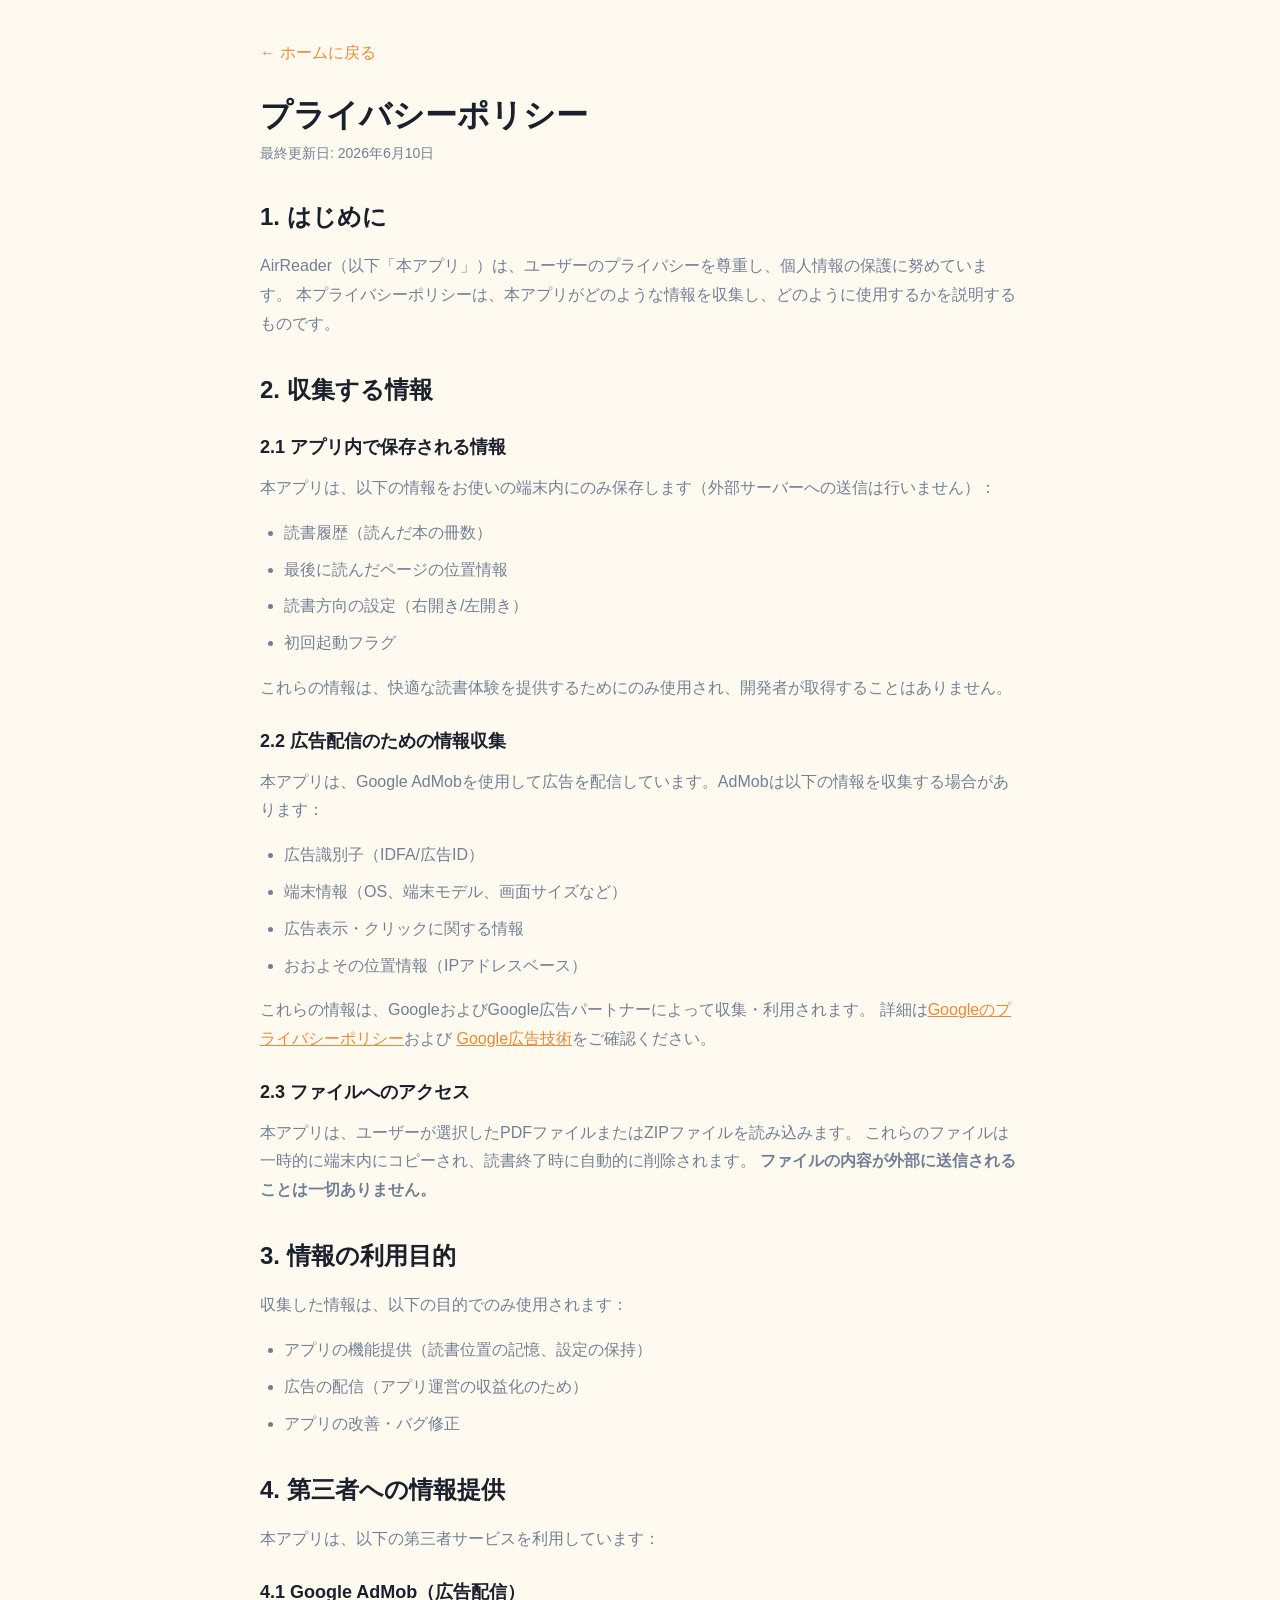
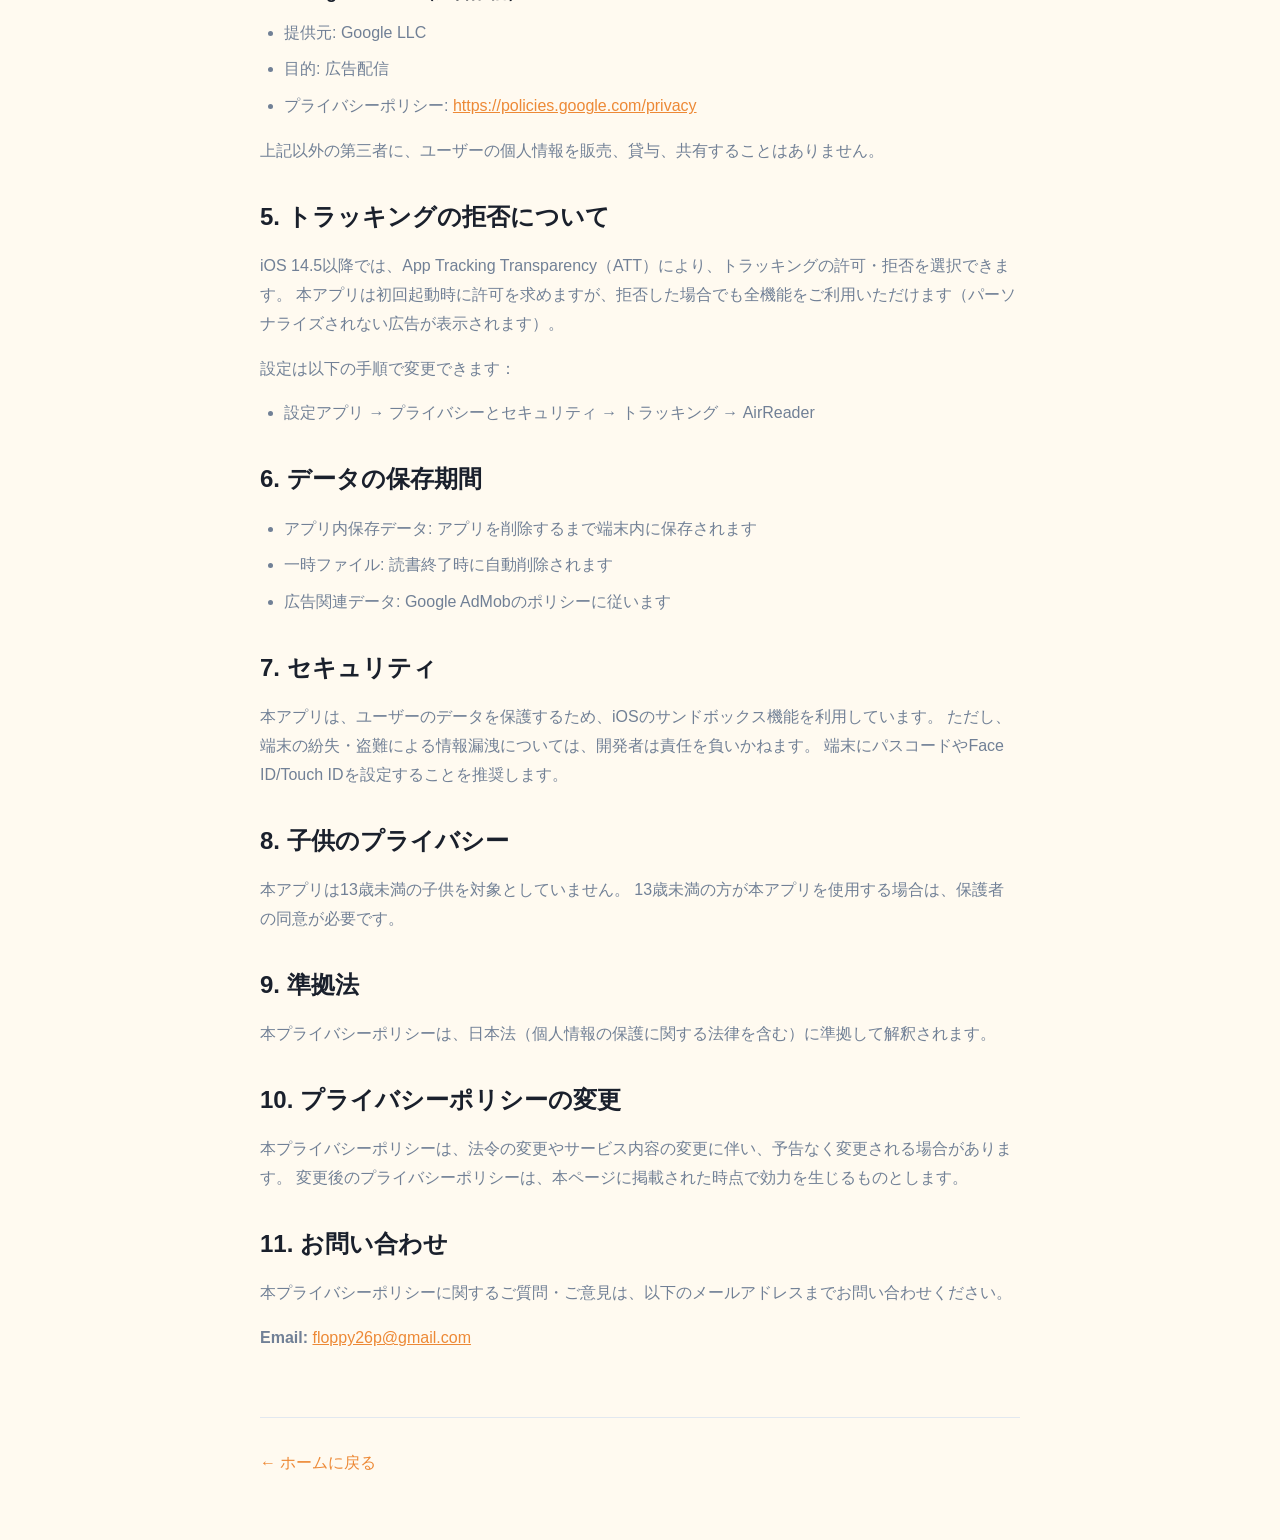
==== privacy-policy.html @ fef61cfa "Initial commit" ====
<!DOCTYPE html>
<html lang="ja">
<head>
    <meta charset="UTF-8">
    <meta name="viewport" content="width=device-width, initial-scale=1.0">
    <title>プライバシーポリシー - AirReader</title>
    <link rel="stylesheet" href="style.css">
    <style>
        .privacy-content {
            max-width: 800px;
            margin: 0 auto;
            padding: 40px 20px;
        }
        .privacy-content h2 {
            font-size: 24px;
            font-weight: 600;
            margin-top: 32px;
            margin-bottom: 16px;
            color: var(--text-primary);
        }
        .privacy-content h3 {
            font-size: 18px;
            font-weight: 600;
            margin-top: 24px;
            margin-bottom: 12px;
            color: var(--text-primary);
        }
        .privacy-content p {
            margin-bottom: 16px;
            line-height: 1.8;
            color: var(--text-secondary);
        }
        .privacy-content ul {
            margin-bottom: 16px;
            padding-left: 24px;
        }
        .privacy-content li {
            margin-bottom: 8px;
            line-height: 1.8;
            color: var(--text-secondary);
        }
        .back-link {
            display: inline-block;
            margin-bottom: 24px;
            color: var(--accent-color);
            text-decoration: none;
        }
    </style>
</head>
<body>
    <div class="privacy-content">
        <a href="index.html" class="back-link">← ホームに戻る</a>

        <h1>プライバシーポリシー</h1>
        <p style="color: var(--text-secondary); font-size: 14px;">最終更新日: 2026年6月10日</p>

        <h2>1. はじめに</h2>
        <p>
            AirReader（以下「本アプリ」）は、ユーザーのプライバシーを尊重し、個人情報の保護に努めています。
            本プライバシーポリシーは、本アプリがどのような情報を収集し、どのように使用するかを説明するものです。
        </p>

        <h2>2. 収集する情報</h2>

        <h3>2.1 アプリ内で保存される情報</h3>
        <p>本アプリは、以下の情報をお使いの端末内にのみ保存します（外部サーバーへの送信は行いません）：</p>
        <ul>
            <li>読書履歴（読んだ本の冊数）</li>
            <li>最後に読んだページの位置情報</li>
            <li>読書方向の設定（右開き/左開き）</li>
            <li>初回起動フラグ</li>
        </ul>
        <p>これらの情報は、快適な読書体験を提供するためにのみ使用され、開発者が取得することはありません。</p>

        <h3>2.2 広告配信のための情報収集</h3>
        <p>本アプリは、Google AdMobを使用して広告を配信しています。AdMobは以下の情報を収集する場合があります：</p>
        <ul>
            <li>広告識別子（IDFA/広告ID）</li>
            <li>端末情報（OS、端末モデル、画面サイズなど）</li>
            <li>広告表示・クリックに関する情報</li>
            <li>おおよその位置情報（IPアドレスベース）</li>
        </ul>
        <p>
            これらの情報は、GoogleおよびGoogle広告パートナーによって収集・利用されます。
            詳細は<a href="https://policies.google.com/privacy" target="_blank" style="color: var(--accent-color);">Googleのプライバシーポリシー</a>および
            <a href="https://policies.google.com/technologies/ads" target="_blank" style="color: var(--accent-color);">Google広告技術</a>をご確認ください。
        </p>

        <h3>2.3 ファイルへのアクセス</h3>
        <p>
            本アプリは、ユーザーが選択したPDFファイルまたはZIPファイルを読み込みます。
            これらのファイルは一時的に端末内にコピーされ、読書終了時に自動的に削除されます。
            <strong>ファイルの内容が外部に送信されることは一切ありません。</strong>
        </p>

        <h2>3. 情報の利用目的</h2>
        <p>収集した情報は、以下の目的でのみ使用されます：</p>
        <ul>
            <li>アプリの機能提供（読書位置の記憶、設定の保持）</li>
            <li>広告の配信（アプリ運営の収益化のため）</li>
            <li>アプリの改善・バグ修正</li>
        </ul>

        <h2>4. 第三者への情報提供</h2>
        <p>本アプリは、以下の第三者サービスを利用しています：</p>

        <h3>4.1 Google AdMob（広告配信）</h3>
        <ul>
            <li>提供元: Google LLC</li>
            <li>目的: 広告配信</li>
            <li>プライバシーポリシー: <a href="https://policies.google.com/privacy" target="_blank" style="color: var(--accent-color);">https://policies.google.com/privacy</a></li>
        </ul>
        <p>
            上記以外の第三者に、ユーザーの個人情報を販売、貸与、共有することはありません。
        </p>

        <h2>5. トラッキングの拒否について</h2>
        <p>
            iOS 14.5以降では、App Tracking Transparency（ATT）により、トラッキングの許可・拒否を選択できます。
            本アプリは初回起動時に許可を求めますが、拒否した場合でも全機能をご利用いただけます（パーソナライズされない広告が表示されます）。
        </p>
        <p>設定は以下の手順で変更できます：</p>
        <ul>
            <li>設定アプリ → プライバシーとセキュリティ → トラッキング → AirReader</li>
        </ul>

        <h2>6. データの保存期間</h2>
        <ul>
            <li>アプリ内保存データ: アプリを削除するまで端末内に保存されます</li>
            <li>一時ファイル: 読書終了時に自動削除されます</li>
            <li>広告関連データ: Google AdMobのポリシーに従います</li>
        </ul>

        <h2>7. セキュリティ</h2>
        <p>
            本アプリは、ユーザーのデータを保護するため、iOSのサンドボックス機能を利用しています。
            ただし、端末の紛失・盗難による情報漏洩については、開発者は責任を負いかねます。
            端末にパスコードやFace ID/Touch IDを設定することを推奨します。
        </p>

        <h2>8. 子供のプライバシー</h2>
        <p>
            本アプリは13歳未満の子供を対象としていません。
            13歳未満の方が本アプリを使用する場合は、保護者の同意が必要です。
        </p>

        <h2>9. 準拠法</h2>
        <p>
            本プライバシーポリシーは、日本法（個人情報の保護に関する法律を含む）に準拠して解釈されます。
        </p>

        <h2>10. プライバシーポリシーの変更</h2>
        <p>
            本プライバシーポリシーは、法令の変更やサービス内容の変更に伴い、予告なく変更される場合があります。
            変更後のプライバシーポリシーは、本ページに掲載された時点で効力を生じるものとします。
        </p>

        <h2>11. お問い合わせ</h2>
        <p>
            本プライバシーポリシーに関するご質問・ご意見は、以下のメールアドレスまでお問い合わせください。
        </p>
        <p>
            <strong>Email:</strong> <a href="mailto:floppy26p@gmail.com?subject=%5BAirReader%5D%20" style="color: var(--accent-color);">floppy26p@gmail.com</a>
        </p>

        <div style="margin-top: 64px; padding-top: 32px; border-top: 1px solid var(--border-color);">
            <a href="index.html" class="back-link">← ホームに戻る</a>
        </div>
    </div>
</body>
</html>
---- style.css ----
/* リセット & ベース設定 */
* {
    margin: 0;
    padding: 0;
    box-sizing: border-box;
}

:root {
    --primary-color: #4A5568;
    --primary-hover: #2D3748;
    --accent-color: #ED8936;
    --accent-hover: #DD6B20;
    --text-primary: #1A202C;
    --text-secondary: #718096;
    --bg-light: #F7FAFC;
    --bg-white: #FFFFFF;
    --bg-cream: #FFFAF0;
    --border-color: #E2E8F0;
    --shadow: 0 2px 8px rgba(0, 0, 0, 0.08);
    --shadow-hover: 0 4px 16px rgba(0, 0, 0, 0.12);
}

html {
    scroll-behavior: smooth;
}

body {
    font-family: -apple-system, BlinkMacSystemFont, 'Segoe UI', 'Hiragino Sans', 'Hiragino Kaku Gothic ProN', 'Yu Gothic', YuGothic, Meiryo, sans-serif;
    color: var(--text-primary);
    line-height: 1.6;
    background-color: var(--bg-cream);
}

.container {
    max-width: 1100px;
    margin: 0 auto;
    padding: 0 20px;
}

/* ヘッダー */
.header {
    background-color: var(--bg-white);
    padding: 60px 0 40px;
    text-align: center;
    border-bottom: 1px solid var(--border-color);
}

.app-name {
    font-size: 36px;
    font-weight: 700;
    color: var(--text-primary);
    margin-bottom: 12px;
}

.catchphrase {
    font-size: 18px;
    color: var(--text-secondary);
    font-weight: 400;
}

/* 特徴セクション */
.features {
    padding: 80px 0;
    background-color: var(--bg-white);
}

.section-title {
    font-size: 32px;
    font-weight: 700;
    text-align: center;
    margin-bottom: 48px;
    color: var(--text-primary);
}

.features-grid {
    display: grid;
    grid-template-columns: repeat(3, 1fr);
    gap: 32px;
}

.feature-card {
    background-color: var(--bg-white);
    padding: 32px 24px;
    border-radius: 12px;
    border: 1px solid var(--border-color);
    text-align: center;
    transition: all 0.3s ease;
}

.feature-card:hover {
    box-shadow: var(--shadow-hover);
    transform: translateY(-2px);
}

.feature-icon {
    font-size: 56px;
    margin-bottom: 16px;
    display: block;
}

.feature-card h3 {
    font-size: 20px;
    font-weight: 600;
    margin-bottom: 12px;
    color: var(--text-primary);
}

.feature-card p {
    font-size: 15px;
    line-height: 1.7;
    color: var(--text-secondary);
}

/* スクリーンショットセクション */
.screenshots {
    padding: 80px 0;
    background-color: var(--bg-light);
}

.device-section {
    margin-bottom: 64px;
}

.device-section:last-child {
    margin-bottom: 0;
}

.device-title {
    font-size: 24px;
    font-weight: 600;
    text-align: center;
    margin-bottom: 32px;
    color: var(--text-primary);
}

.screenshots-grid {
    display: grid;
    gap: 24px;
    justify-items: center;
}

.screenshots-grid.iphone {
    grid-template-columns: repeat(3, 1fr);
    max-width: 900px;
    margin: 0 auto;
}

.screenshots-grid.ipad {
    grid-template-columns: repeat(2, 1fr);
    max-width: 800px;
    margin: 0 auto;
}

.screenshot-frame {
    background-color: var(--bg-white);
    border-radius: 12px;
    padding: 16px;
    box-shadow: var(--shadow);
    width: 100%;
}

.screenshot-placeholder {
    background: linear-gradient(135deg, #4A5568 0%, #2D3748 100%);
    border-radius: 8px;
    display: flex;
    align-items: center;
    justify-content: center;
}

.screenshot-placeholder.iphone-screen {
    aspect-ratio: 9 / 19.5;
}

.screenshot-placeholder.ipad-screen {
    aspect-ratio: 3 / 4;
}

.screenshot-placeholder p {
    color: white;
    font-size: 16px;
    font-weight: 500;
}

/* フッター */
.footer {
    background-color: var(--bg-white);
    padding: 60px 0 40px;
    text-align: center;
    border-top: 1px solid var(--border-color);
}

.download-button {
    display: inline-block;
    background-color: var(--accent-color);
    color: white;
    padding: 16px 48px;
    font-size: 18px;
    font-weight: 600;
    text-decoration: none;
    border-radius: 12px;
    transition: all 0.3s ease;
    margin-bottom: 32px;
}

.download-button:hover {
    background-color: var(--accent-hover);
    transform: translateY(-2px);
    box-shadow: var(--shadow-hover);
}

.footer-links {
    margin-bottom: 24px;
}

.footer-links a {
    color: var(--accent-color);
    text-decoration: none;
    font-size: 15px;
    transition: opacity 0.2s ease;
}

.footer-links a:hover {
    opacity: 0.7;
}

.copyright {
    font-size: 14px;
    color: var(--text-secondary);
}

/* レスポンシブ対応 */
@media (max-width: 768px) {
    .app-name {
        font-size: 28px;
    }

    .catchphrase {
        font-size: 16px;
    }

    .section-title {
        font-size: 26px;
        margin-bottom: 32px;
    }

    .features {
        padding: 60px 0;
    }

    .screenshots {
        padding: 60px 0;
    }

    .features-grid {
        grid-template-columns: 1fr;
        gap: 24px;
    }

    .screenshots-grid.iphone,
    .screenshots-grid.ipad {
        grid-template-columns: 1fr;
        gap: 20px;
    }

    .device-section {
        margin-bottom: 48px;
    }

    .device-title {
        font-size: 20px;
        margin-bottom: 24px;
    }

    .feature-card {
        padding: 28px 20px;
    }

    .download-button {
        width: 100%;
        max-width: 320px;
        padding: 14px 32px;
        font-size: 16px;
    }
}

@media (max-width: 480px) {
    .header {
        padding: 40px 0 30px;
    }

    .app-name {
        font-size: 24px;
    }

    .catchphrase {
        font-size: 15px;
    }

    .section-title {
        font-size: 22px;
    }

    .feature-icon {
        font-size: 48px;
    }

    .feature-card h3 {
        font-size: 18px;
    }

    .feature-card p {
        font-size: 14px;
    }
}

/* ダークモード対応 */
@media (prefers-color-scheme: dark) {
    :root {
        --text-primary: #E2E8F0;
        --text-secondary: #A0AEC0;
        --bg-light: #1A202C;
        --bg-white: #2D3748;
        --bg-cream: #1A202C;
        --border-color: #4A5568;
        --shadow: 0 2px 8px rgba(0, 0, 0, 0.3);
        --shadow-hover: 0 4px 16px rgba(0, 0, 0, 0.4);
    }

    body {
        background-color: var(--bg-cream);
    }

    .screenshot-placeholder {
        background: linear-gradient(135deg, #4A5568 0%, #2D3748 100%);
    }

    .feature-card,
    .screenshot-frame {
        background-color: var(--bg-white);
    }

    .header,
    .features,
    .footer {
        background-color: var(--bg-white);
    }

    .screenshots {
        background-color: var(--bg-light);
    }
}
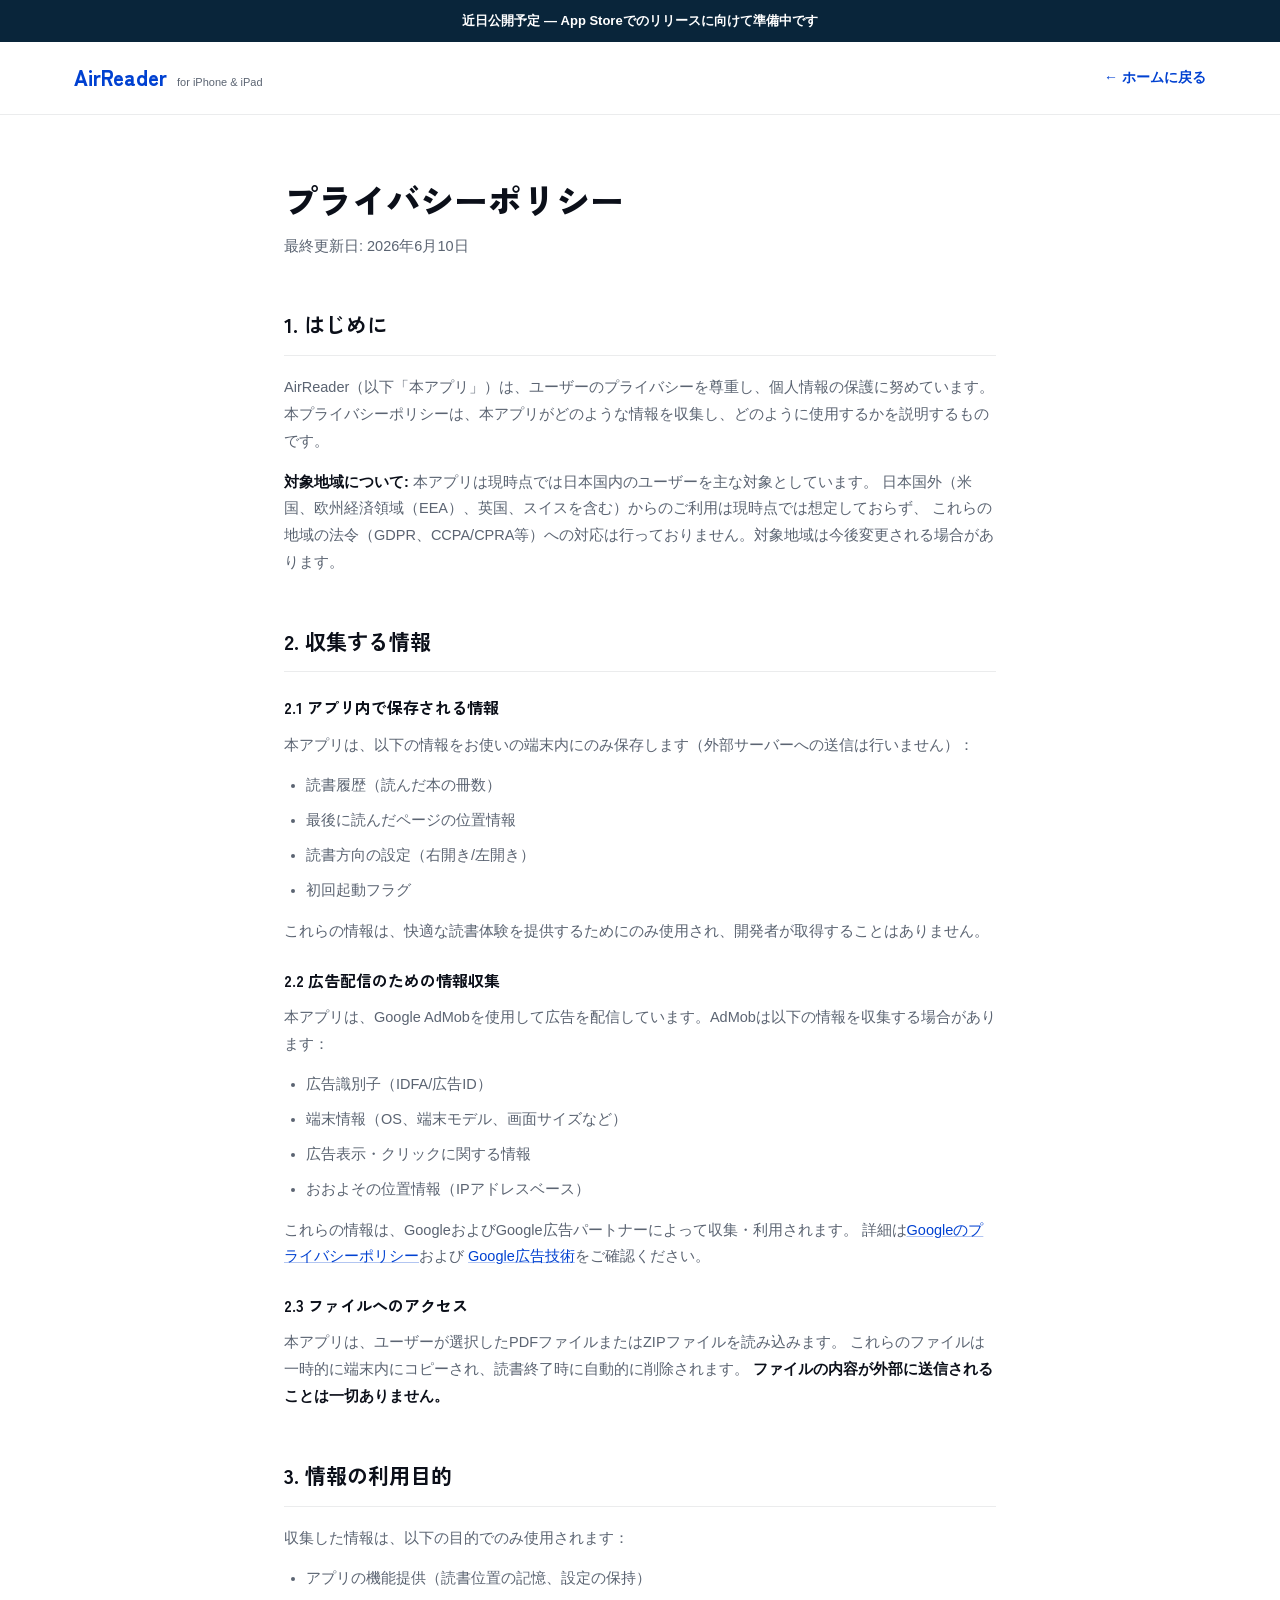
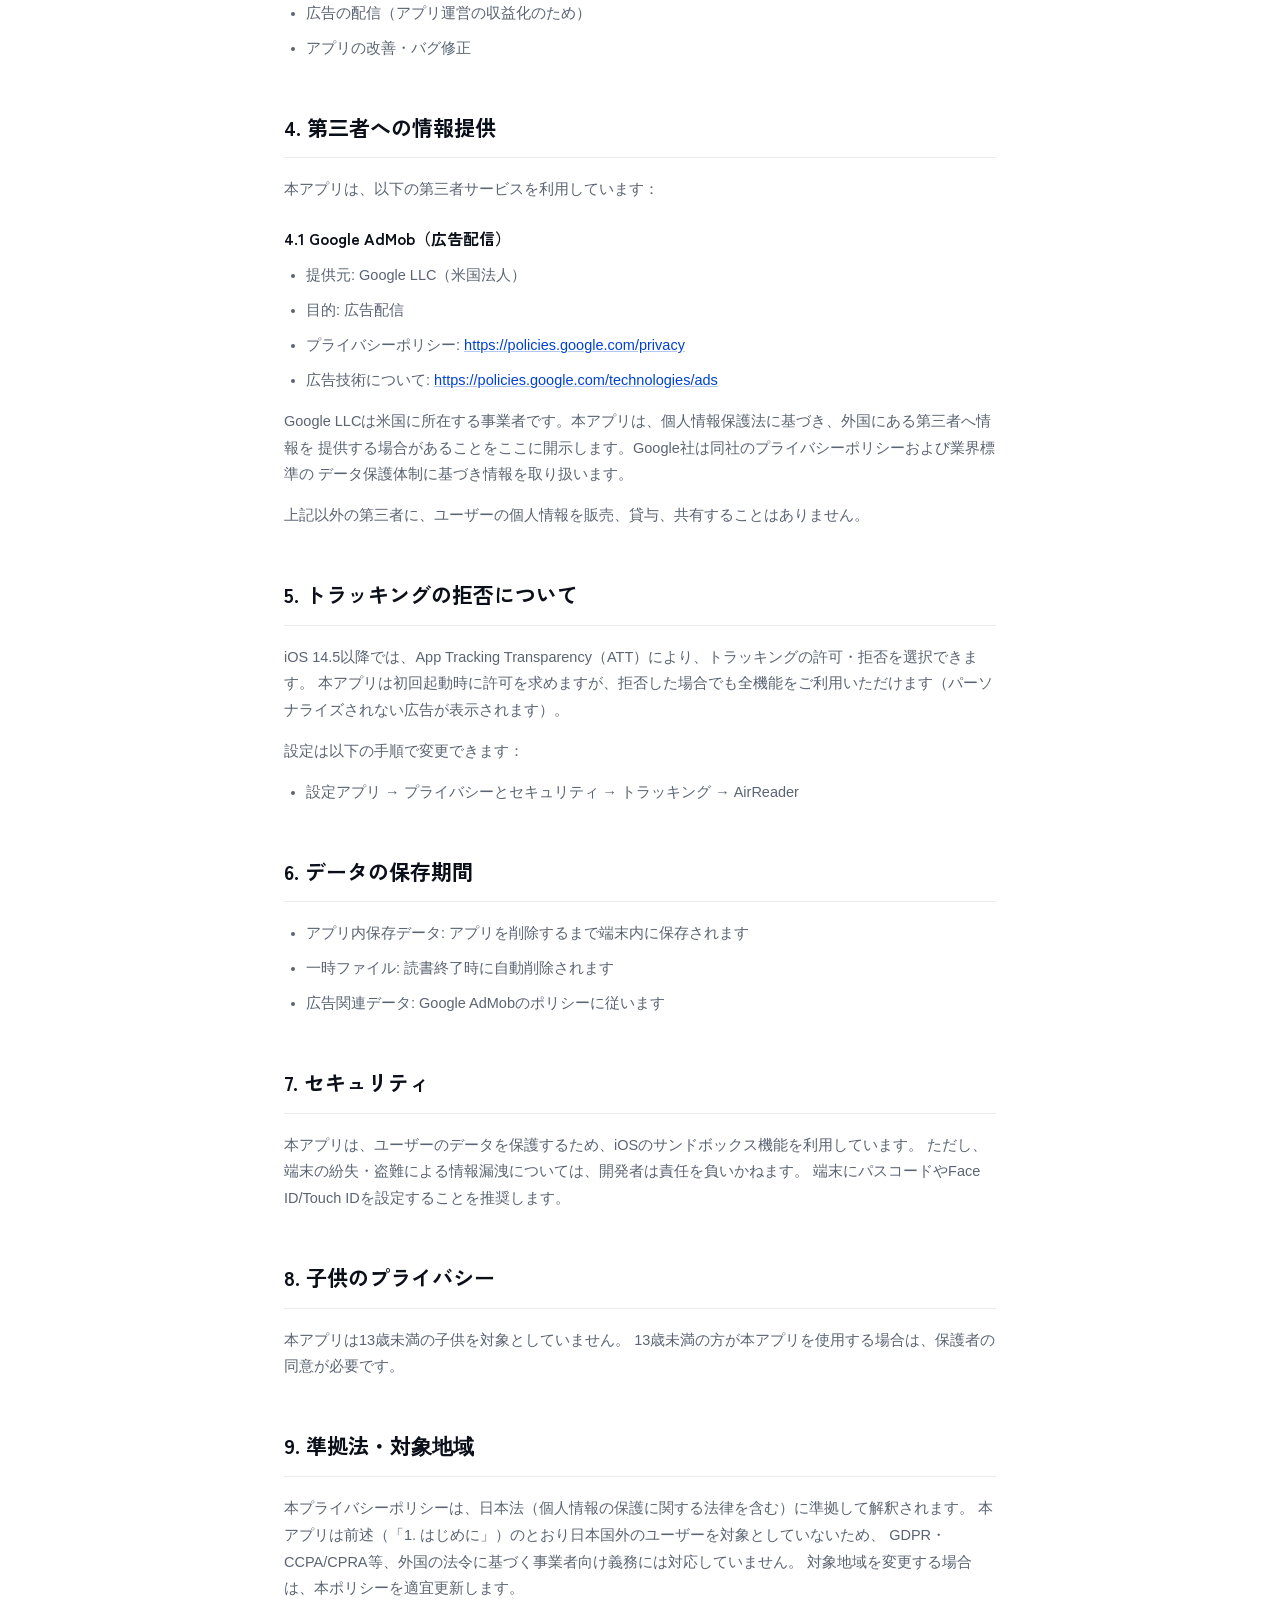
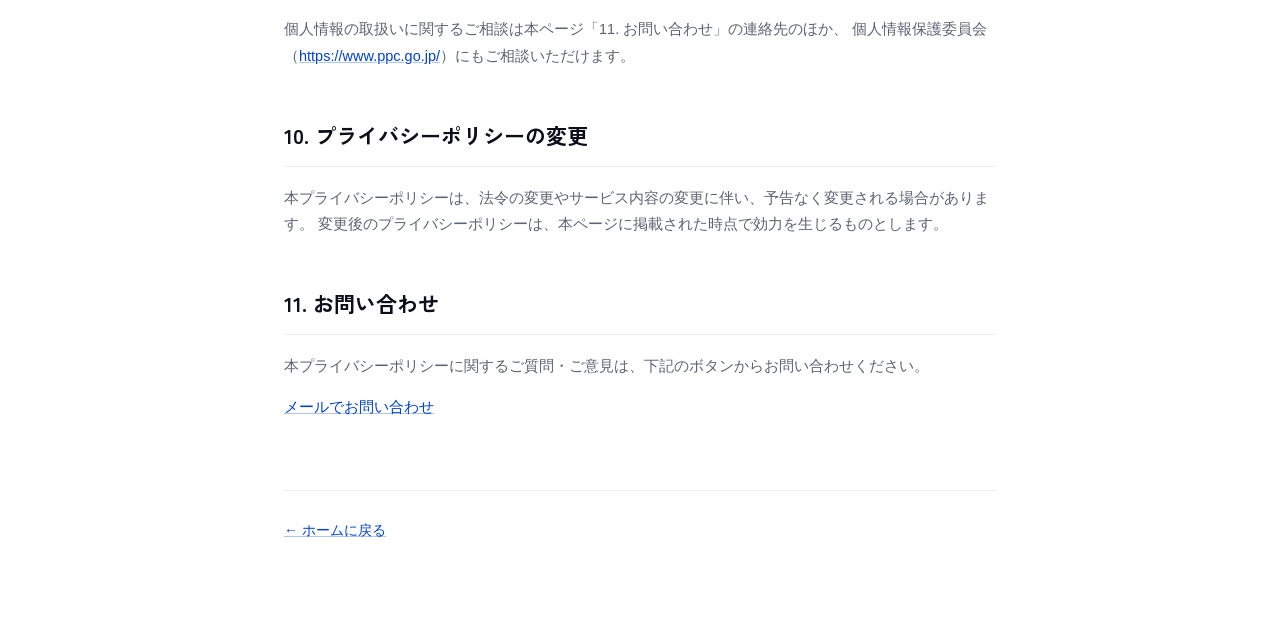
==== commit 018f3c2b: "デザイン刷新とプライバシーポリシー整備" ====
--- a/privacy-policy.html
+++ b/privacy-policy.html
@@ -1,63 +1,43 @@
+<!--
+    NOTE: このファイルはテンプレートです。法的助言ではありません。
+    公開前に必ず内容を確認し、実際の状況に合わせて更新してください。
+    特に「最終更新日」「連絡先メールアドレス」「利用する第三者サービス」は要確認です。
+-->
 <!DOCTYPE html>
 <html lang="ja">
 <head>
     <meta charset="UTF-8">
     <meta name="viewport" content="width=device-width, initial-scale=1.0">
+    <meta name="description" content="AirReader プライバシーポリシー - 収集する情報、広告配信（Google AdMob）、トラッキングに関する説明。">
     <title>プライバシーポリシー - AirReader</title>
     <link rel="stylesheet" href="style.css">
-    <style>
-        .privacy-content {
-            max-width: 800px;
-            margin: 0 auto;
-            padding: 40px 20px;
-        }
-        .privacy-content h2 {
-            font-size: 24px;
-            font-weight: 600;
-            margin-top: 32px;
-            margin-bottom: 16px;
-            color: var(--text-primary);
-        }
-        .privacy-content h3 {
-            font-size: 18px;
-            font-weight: 600;
-            margin-top: 24px;
-            margin-bottom: 12px;
-            color: var(--text-primary);
-        }
-        .privacy-content p {
-            margin-bottom: 16px;
-            line-height: 1.8;
-            color: var(--text-secondary);
-        }
-        .privacy-content ul {
-            margin-bottom: 16px;
-            padding-left: 24px;
-        }
-        .privacy-content li {
-            margin-bottom: 8px;
-            line-height: 1.8;
-            color: var(--text-secondary);
-        }
-        .back-link {
-            display: inline-block;
-            margin-bottom: 24px;
-            color: var(--accent-color);
-            text-decoration: none;
-        }
-    </style>
 </head>
 <body>
-    <div class="privacy-content">
-        <a href="index.html" class="back-link">← ホームに戻る</a>
+    <a class="skip-link" href="#main">メインコンテンツへスキップ</a>
 
+    <p class="prelaunch-banner">近日公開予定 — App Storeでのリリースに向けて準備中です</p>
+
+    <header class="masthead">
+        <div class="container masthead__inner">
+            <a href="index.html" class="masthead__logo">AirReader<span>for iPhone &amp; iPad</span></a>
+            <a href="index.html" class="masthead__back">← ホームに戻る</a>
+        </div>
+    </header>
+
+    <div class="page-content" id="main">
         <h1>プライバシーポリシー</h1>
-        <p style="color: var(--text-secondary); font-size: 14px;">最終更新日: 2026年6月10日</p>
+        <!-- TODO: 公開前に最終更新日を確認・更新してください -->
+        <p class="page-meta">最終更新日: 2026年6月10日</p>
 
         <h2>1. はじめに</h2>
         <p>
             AirReader（以下「本アプリ」）は、ユーザーのプライバシーを尊重し、個人情報の保護に努めています。
             本プライバシーポリシーは、本アプリがどのような情報を収集し、どのように使用するかを説明するものです。
+        </p>
+        <p>
+            <strong>対象地域について:</strong> 本アプリは現時点では日本国内のユーザーを主な対象としています。
+            日本国外（米国、欧州経済領域（EEA）、英国、スイスを含む）からのご利用は現時点では想定しておらず、
+            これらの地域の法令（GDPR、CCPA/CPRA等）への対応は行っておりません。対象地域は今後変更される場合があります。
         </p>
 
         <h2>2. 収集する情報</h2>
@@ -82,8 +62,8 @@
         </ul>
         <p>
             これらの情報は、GoogleおよびGoogle広告パートナーによって収集・利用されます。
-            詳細は<a href="https://policies.google.com/privacy" target="_blank" style="color: var(--accent-color);">Googleのプライバシーポリシー</a>および
-            <a href="https://policies.google.com/technologies/ads" target="_blank" style="color: var(--accent-color);">Google広告技術</a>をご確認ください。
+            詳細は<a href="https://policies.google.com/privacy" target="_blank">Googleのプライバシーポリシー</a>および
+            <a href="https://policies.google.com/technologies/ads" target="_blank">Google広告技術</a>をご確認ください。
         </p>
 
         <h3>2.3 ファイルへのアクセス</h3>
@@ -106,10 +86,16 @@
 
         <h3>4.1 Google AdMob（広告配信）</h3>
         <ul>
-            <li>提供元: Google LLC</li>
+            <li>提供元: Google LLC（米国法人）</li>
             <li>目的: 広告配信</li>
-            <li>プライバシーポリシー: <a href="https://policies.google.com/privacy" target="_blank" style="color: var(--accent-color);">https://policies.google.com/privacy</a></li>
+            <li>プライバシーポリシー: <a href="https://policies.google.com/privacy" target="_blank">https://policies.google.com/privacy</a></li>
+            <li>広告技術について: <a href="https://policies.google.com/technologies/ads" target="_blank">https://policies.google.com/technologies/ads</a></li>
         </ul>
+        <p>
+            Google LLCは米国に所在する事業者です。本アプリは、個人情報保護法に基づき、外国にある第三者へ情報を
+            提供する場合があることをここに開示します。Google社は同社のプライバシーポリシーおよび業界標準の
+            データ保護体制に基づき情報を取り扱います。
+        </p>
         <p>
             上記以外の第三者に、ユーザーの個人情報を販売、貸与、共有することはありません。
         </p>
@@ -144,9 +130,16 @@
             13歳未満の方が本アプリを使用する場合は、保護者の同意が必要です。
         </p>
 
-        <h2>9. 準拠法</h2>
+        <h2>9. 準拠法・対象地域</h2>
         <p>
             本プライバシーポリシーは、日本法（個人情報の保護に関する法律を含む）に準拠して解釈されます。
+            本アプリは前述（「1. はじめに」）のとおり日本国外のユーザーを対象としていないため、
+            GDPR・CCPA/CPRA等、外国の法令に基づく事業者向け義務には対応していません。
+            対象地域を変更する場合は、本ポリシーを適宜更新します。
+        </p>
+        <p>
+            個人情報の取扱いに関するご相談は本ページ「11. お問い合わせ」の連絡先のほか、
+            個人情報保護委員会（<a href="https://www.ppc.go.jp/" target="_blank">https://www.ppc.go.jp/</a>）にもご相談いただけます。
         </p>
 
         <h2>10. プライバシーポリシーの変更</h2>
@@ -157,15 +150,14 @@
 
         <h2>11. お問い合わせ</h2>
         <p>
-            本プライバシーポリシーに関するご質問・ご意見は、以下のメールアドレスまでお問い合わせください。
+            本プライバシーポリシーに関するご質問・ご意見は、下記のボタンからお問い合わせください。
         </p>
         <p>
-            <strong>Email:</strong> <a href="mailto:floppy26p@gmail.com?subject=%5BAirReader%5D%20" style="color: var(--accent-color);">floppy26p@gmail.com</a>
+            <button type="button" class="link-button" data-email-link>メールでお問い合わせ</button>
         </p>
 
-        <div style="margin-top: 64px; padding-top: 32px; border-top: 1px solid var(--border-color);">
-            <a href="index.html" class="back-link">← ホームに戻る</a>
-        </div>
+        <a href="index.html" class="back-link">← ホームに戻る</a>
     </div>
+    <script src="contact.js" defer></script>
 </body>
 </html>
--- a/style.css
+++ b/style.css
@@ -1,351 +1,1074 @@
-/* リセット & ベース設定 */
+/* ============================================================
+   AirReader — Design system: "Brand Blue"
+   参照（payn.io）のテイスト — 鮮やかなブランドブルー、ピル型ボタン、
+   太い見出し、写真/モックアップ+浮遊チップのヒーロー、濃紺の数値帯 —
+   をAirReaderの実際のコピーと機能に合わせて再構成。
+   ============================================================ */
+
 * {
     margin: 0;
     padding: 0;
     box-sizing: border-box;
 }
 
+/* 見出し用フォント: 自前ホスティング（見出しで実際に使う文字のみのサブセット）
+   外部CDNには通信せず、本文は引き続きシステムフォントでオフライン安定性を保つ */
+@font-face {
+    font-family: 'Zen Kaku Gothic New';
+    font-style: normal;
+    font-weight: 700;
+    font-display: swap;
+    src: url('fonts/ZenKakuGothicNew-700.woff2') format('woff2');
+}
+
+@font-face {
+    font-family: 'Zen Kaku Gothic New';
+    font-style: normal;
+    font-weight: 900;
+    font-display: swap;
+    src: url('fonts/ZenKakuGothicNew-900.woff2') format('woff2');
+}
+
 :root {
-    --primary-color: #4A5568;
-    --primary-hover: #2D3748;
-    --accent-color: #ED8936;
-    --accent-hover: #DD6B20;
-    --text-primary: #1A202C;
-    --text-secondary: #718096;
-    --bg-light: #F7FAFC;
-    --bg-white: #FFFFFF;
-    --bg-cream: #FFFAF0;
-    --border-color: #E2E8F0;
-    --shadow: 0 2px 8px rgba(0, 0, 0, 0.08);
-    --shadow-hover: 0 4px 16px rgba(0, 0, 0, 0.12);
+    /* --- color: 鮮やかなブランドブルーを主役に、ネイビーを一箇所だけの濃色アンカー、
+       オレンジを控えめな第二アクセントとして使う --- */
+    --brand: #0091FE;
+    --brand-deep: #0041D1;
+    --navy: #09253A;
+    --orange: #FE8044;
+
+    --white: #FFFFFF;
+    --paper: #FFFFFF;       /* page / section background */
+    --paper-tint: #F4F8FD;  /* very light blue-tinted alt section background */
+    --line: rgba(11, 15, 25, 0.08);
+
+    --ink: #0B0F19;
+    --ink-soft: #5B6472;
+
+    /* text-on-brand: 大きい太字見出し・ボタンのみに使う（本文サイズには使わない） */
+    --on-brand: #FFFFFF;
+    --on-navy: #FFFFFF;
+    --on-navy-soft: rgba(255, 255, 255, 0.68);
+
+    --radius: 24px;
+    --radius-sm: 14px;
+    --shadow: 0 24px 48px -24px rgba(11, 15, 25, 0.18), 0 8px 16px -8px rgba(11, 15, 25, 0.10);
+    --shadow-deep: 0 32px 64px -28px rgba(11, 15, 25, 0.28), 0 12px 24px -12px rgba(11, 15, 25, 0.14);
+
+    --z-skip-link: 100;
+
+    --font-display: 'Zen Kaku Gothic New', -apple-system, 'Hiragino Sans', 'Hiragino Kaku Gothic ProN', sans-serif;
+    --font-body: -apple-system, 'Hiragino Kaku Gothic ProN', 'Hiragino Sans', sans-serif;
+}
+
+/* このサイトはブランドカラー主体の固定デザイン（参照サイトと同様、OSのダーク
+   モードに応じた配色反転は行わない）。本文の読みやすさのみ、わずかに調整する。 */
+@media (prefers-color-scheme: dark) {
+    :root {
+        --ink-soft: #6B7480;
+    }
 }
 
 html {
     scroll-behavior: smooth;
 }
 
+@media (prefers-reduced-motion: reduce) {
+    html {
+        scroll-behavior: auto;
+    }
+    *, *::before, *::after {
+        animation-duration: 0.001ms !important;
+        animation-iteration-count: 1 !important;
+        transition-duration: 0.001ms !important;
+    }
+}
+
 body {
-    font-family: -apple-system, BlinkMacSystemFont, 'Segoe UI', 'Hiragino Sans', 'Hiragino Kaku Gothic ProN', 'Yu Gothic', YuGothic, Meiryo, sans-serif;
-    color: var(--text-primary);
-    line-height: 1.6;
-    background-color: var(--bg-cream);
+    font-family: var(--font-body);
+    background-color: var(--paper);
+    color: var(--ink);
+    line-height: 1.7;
+    -webkit-font-smoothing: antialiased;
+}
+
+a {
+    color: var(--brand);
+}
+
+img {
+    max-width: 100%;
+}
+
+:focus-visible {
+    outline: 3px solid var(--brand-deep);
+    outline-offset: 2px;
+}
+
+.hero :focus-visible,
+.value-band :focus-visible,
+.closing :focus-visible {
+    outline-color: var(--white);
+}
+
+.skip-link {
+    position: absolute;
+    left: -999px;
+    top: 0;
+    background: var(--ink);
+    color: var(--white);
+    padding: 10px 16px;
+    z-index: var(--z-skip-link);
+}
+
+.skip-link:focus {
+    left: 12px;
+    top: 12px;
 }
 
 .container {
-    max-width: 1100px;
+    max-width: 1180px;
     margin: 0 auto;
-    padding: 0 20px;
-}
-
-/* ヘッダー */
-.header {
-    background-color: var(--bg-white);
-    padding: 60px 0 40px;
+    padding: 0 24px;
+}
+
+.eyebrow {
+    font-size: 13px;
+    font-weight: 700;
+    color: var(--brand);
+    display: inline-flex;
+    align-items: center;
+    gap: 6px;
+    margin-bottom: 10px;
+}
+
+.eyebrow--on-brand {
+    color: var(--on-navy-soft);
+}
+
+h1, h2, h3,
+.hero__title, .features__title, .gallery__title, .closing__title {
+    text-wrap: balance;
+}
+
+p, .hero__lead, .feature-row__text, .page-content p, .faq-a, .closing__lead {
+    text-wrap: pretty;
+}
+
+/* ============================================================
+   ピル型ボタン
+   ============================================================ */
+
+.pill {
+    display: inline-flex;
+    align-items: center;
+    gap: 8px;
+    font-family: var(--font-display);
+    font-weight: 700;
+    font-size: 15px;
+    text-decoration: none;
+    padding: 14px 28px;
+    border-radius: 999px;
+    border: 1.5px solid transparent;
+    transition: color 150ms ease-out, background-color 150ms ease-out, border-color 150ms ease-out, box-shadow 150ms ease-out;
+}
+
+.pill--outline {
+    border-color: var(--brand);
+    color: var(--brand);
+    background: transparent;
+}
+
+.pill--outline:hover,
+.pill--outline:focus-visible {
+    background: var(--brand);
+    color: var(--on-brand);
+}
+
+.pill--solid-light {
+    background: var(--white);
+    color: var(--brand-deep);
+    box-shadow: var(--shadow);
+}
+
+.pill--solid-light:hover,
+.pill--solid-light:focus-visible {
+    background: var(--navy);
+    color: var(--white);
+}
+
+.pill--ghost-light {
+    border-color: rgba(255, 255, 255, 0.55);
+    color: var(--on-brand);
+    background: transparent;
+}
+
+.pill--ghost-light:hover,
+.pill--ghost-light:focus-visible {
+    background: rgba(255, 255, 255, 0.16);
+    border-color: var(--white);
+}
+
+/* ============================================================
+   公開前バナー / ステータス表示
+   ============================================================ */
+
+.prelaunch-banner {
+    background: var(--navy);
+    color: var(--white);
     text-align: center;
-    border-bottom: 1px solid var(--border-color);
-}
-
-.app-name {
-    font-size: 36px;
-    font-weight: 700;
-    color: var(--text-primary);
+    font-size: 13px;
+    font-weight: 700;
+    padding: 10px 16px;
+}
+
+.status-badge {
+    display: inline-flex;
+    align-items: center;
+    font-family: var(--font-display);
+    font-weight: 700;
+    font-size: 13px;
+    color: var(--brand-deep);
+    background: rgba(0, 145, 254, 0.10);
+    padding: 8px 16px;
+    border-radius: 999px;
+}
+
+.status-dot {
+    width: 7px;
+    height: 7px;
+    border-radius: 50%;
+    background: var(--orange);
+    display: inline-block;
+    margin-right: 7px;
+}
+
+.pill--status {
+    cursor: default;
+    pointer-events: none;
+}
+
+/* ============================================================
+   マストヘッド
+   ============================================================ */
+
+.masthead {
+    background: var(--white);
+    border-bottom: 1px solid var(--line);
+    padding: 18px 0;
+}
+
+.masthead__inner {
+    display: flex;
+    align-items: center;
+    justify-content: space-between;
+    flex-wrap: wrap;
+    gap: 12px;
+}
+
+.masthead__logo {
+    font-family: var(--font-display);
+    font-weight: 900;
+    font-size: 21px;
+    color: var(--brand-deep);
+    text-decoration: none;
+    display: inline-flex;
+    align-items: baseline;
+    gap: 10px;
+}
+
+.masthead__logo span {
+    font-family: var(--font-body);
+    font-weight: 500;
+    font-size: 11px;
+    color: var(--ink-soft);
+}
+
+.masthead .pill {
+    padding: 10px 22px;
+    font-size: 14px;
+}
+
+.masthead__back {
+    font-size: 14px;
+    font-weight: 700;
+    text-decoration: none;
+    color: var(--brand-deep);
+    display: inline-flex;
+    align-items: center;
+    gap: 6px;
+}
+
+.masthead__back:hover,
+.masthead__back:focus-visible {
+    color: var(--navy);
+}
+
+/* ============================================================
+   ヒーロー（index.html のみ）
+   ============================================================ */
+
+.hero {
+    background: var(--brand);
+    padding: 64px 0 56px;
+    position: relative;
+    overflow: hidden;
+}
+
+.hero__inner {
+    display: grid;
+    grid-template-columns: 1fr 0.85fr;
+    align-items: center;
+    gap: 40px;
+}
+
+.hero__copy {
+    display: flex;
+    flex-direction: column;
+    gap: 22px;
+}
+
+.hero__title {
+    font-family: var(--font-display);
+    font-weight: 900;
+    font-size: clamp(32px, 4.4vw, 52px);
+    line-height: 1.25;
+    color: var(--on-brand);
+}
+
+.hero__title mark {
+    background: none;
+    color: var(--orange);
+}
+
+.hero__lead {
+    font-size: 17px;
+    line-height: 1.85;
+    color: rgba(255, 255, 255, 0.88);
+    max-width: 30em;
+}
+
+.hero__actions {
+    display: flex;
+    gap: 14px;
+    flex-wrap: wrap;
+    margin-top: 8px;
+}
+
+.hero__visual {
+    position: relative;
+}
+
+.device-placeholder {
+    background: var(--navy);
+    color: rgba(255, 255, 255, 0.4);
+    border-radius: var(--radius);
+    box-shadow: var(--shadow-deep);
+    display: flex;
+    align-items: center;
+    justify-content: center;
+}
+
+.device-placeholder--hero {
+    aspect-ratio: 3 / 4;
+    width: 100%;
+}
+
+.device-placeholder--hero svg {
+    width: 64px;
+    height: 64px;
+}
+
+.chip {
+    position: absolute;
+    display: inline-flex;
+    align-items: center;
+    gap: 8px;
+    font-size: 13px;
+    font-weight: 700;
+    padding: 10px 16px;
+    border-radius: 999px;
+    box-shadow: var(--shadow);
+    white-space: nowrap;
+}
+
+.chip svg {
+    width: 16px;
+    height: 16px;
+    flex-shrink: 0;
+}
+
+.chip--dark {
+    background: var(--navy);
+    color: var(--white);
+}
+
+.chip--light {
+    background: var(--white);
+    color: var(--brand-deep);
+}
+
+.chip--pos-a {
+    top: 14%;
+    left: -8%;
+}
+
+.chip--pos-b {
+    bottom: 12%;
+    right: -10%;
+}
+
+.hero__scroll {
+    position: absolute;
+    right: 24px;
+    bottom: 18px;
+    display: flex;
+    align-items: center;
+    gap: 6px;
+    font-size: 12px;
+    font-weight: 700;
+    color: rgba(255, 255, 255, 0.65);
+}
+
+/* ============================================================
+   4つの特徴（交互レイアウト）
+   ============================================================ */
+
+.features {
+    background: var(--paper);
+    padding: 88px 0;
+}
+
+.features__head {
+    text-align: center;
+    margin-bottom: 56px;
+}
+
+.features__head .eyebrow {
+    justify-content: center;
+}
+
+.features__title {
+    font-family: var(--font-display);
+    font-weight: 900;
+    font-size: clamp(24px, 3vw, 32px);
+    color: var(--ink);
+}
+
+.features__sub {
+    margin-top: 10px;
+    font-size: 15px;
+    color: var(--ink-soft);
+}
+
+.features__list {
+    display: flex;
+    flex-direction: column;
+    gap: 72px;
+}
+
+.feature-row {
+    display: grid;
+    grid-template-columns: 0.85fr 1fr;
+    align-items: center;
+    gap: 48px;
+}
+
+.feature-row--reverse {
+    grid-template-columns: 1fr 0.85fr;
+}
+
+.feature-row--reverse .device-placeholder {
+    order: 2;
+}
+
+.device-placeholder--row {
+    aspect-ratio: 4 / 3;
+}
+
+.device-placeholder--row svg {
+    width: 48px;
+    height: 48px;
+}
+
+.device-placeholder--brand {
+    background: var(--brand);
+    color: rgba(255, 255, 255, 0.55);
+}
+
+.device-placeholder--navy {
+    background: var(--navy);
+    color: rgba(255, 255, 255, 0.4);
+}
+
+.device-placeholder--orange {
+    background: var(--orange);
+    color: rgba(255, 255, 255, 0.55);
+}
+
+.feature-row__title {
+    font-family: var(--font-display);
+    font-weight: 900;
+    font-size: 22px;
+    color: var(--ink);
     margin-bottom: 12px;
 }
 
-.catchphrase {
-    font-size: 18px;
-    color: var(--text-secondary);
-    font-weight: 400;
-}
-
-/* 特徴セクション */
-.features {
-    padding: 80px 0;
-    background-color: var(--bg-white);
-}
-
-.section-title {
-    font-size: 32px;
-    font-weight: 700;
+.feature-row__text {
+    font-size: 15px;
+    line-height: 1.85;
+    color: var(--ink-soft);
+    max-width: 32em;
+}
+
+.feature-row__note {
+    margin-top: 12px;
+    font-size: 12.5px;
+    line-height: 1.7;
+    color: var(--ink-soft);
+}
+
+.feature-row__note .note-mark {
+    font-weight: 700;
+    color: var(--brand);
+}
+
+/* ============================================================
+   価値の数値帯（濃紺アンカー）
+   ============================================================ */
+
+.value-band {
+    position: relative;
+    background: var(--navy);
+    padding: 88px 0;
+    overflow: hidden;
+}
+
+.value-band__watermark {
+    position: absolute;
+    top: 50%;
+    left: 50%;
+    transform: translate(-50%, -50%);
+    font-family: var(--font-display);
+    font-weight: 900;
+    font-size: clamp(80px, 16vw, 220px);
+    color: rgba(255, 255, 255, 0.04);
+    white-space: nowrap;
+    line-height: 1;
+    pointer-events: none;
+}
+
+.value-band__inner {
+    position: relative;
     text-align: center;
-    margin-bottom: 48px;
-    color: var(--text-primary);
-}
-
-.features-grid {
+}
+
+.value-band__grid {
+    margin-top: 32px;
     display: grid;
     grid-template-columns: repeat(3, 1fr);
     gap: 32px;
 }
 
-.feature-card {
-    background-color: var(--bg-white);
-    padding: 32px 24px;
-    border-radius: 12px;
-    border: 1px solid var(--border-color);
+.value-tile {
+    text-align: left;
+    padding: 28px;
+    border-radius: var(--radius-sm);
+    background: rgba(255, 255, 255, 0.04);
+    border: 1px solid rgba(255, 255, 255, 0.08);
+}
+
+.value-tile__icon {
+    display: inline-flex;
+    align-items: center;
+    justify-content: center;
+    width: 36px;
+    height: 36px;
+    border-radius: 10px;
+    margin-bottom: 18px;
+}
+
+.value-tile__icon svg {
+    width: 20px;
+    height: 20px;
+}
+
+.value-tile__icon--brand {
+    background: rgba(0, 145, 254, 0.18);
+    color: var(--brand);
+}
+
+.value-tile__icon--orange {
+    background: rgba(254, 128, 68, 0.18);
+    color: var(--orange);
+}
+
+.value-tile__num {
+    font-family: var(--font-display);
+    font-weight: 900;
+    font-size: 26px;
+    color: var(--on-navy);
+}
+
+.value-tile__label {
+    margin-top: 8px;
+    font-size: 13.5px;
+    line-height: 1.7;
+    color: var(--on-navy-soft);
+}
+
+/* ============================================================
+   アプリ画面
+   ============================================================ */
+
+.gallery {
+    background: var(--paper-tint);
+    padding: 88px 0;
+}
+
+.gallery__head {
     text-align: center;
-    transition: all 0.3s ease;
-}
-
-.feature-card:hover {
-    box-shadow: var(--shadow-hover);
-    transform: translateY(-2px);
-}
-
-.feature-icon {
-    font-size: 56px;
+    margin-bottom: 40px;
+}
+
+.gallery__head .eyebrow {
+    justify-content: center;
+}
+
+.gallery__title {
+    font-family: var(--font-display);
+    font-weight: 900;
+    font-size: clamp(24px, 3vw, 32px);
+    color: var(--ink);
+}
+
+.gallery__sub {
+    margin-top: 10px;
+    font-size: 15px;
+    color: var(--ink-soft);
+}
+
+.gallery__grid {
+    display: grid;
+    grid-template-columns: repeat(6, 1fr);
+    align-items: start;
+    gap: 24px 20px;
+}
+
+.gallery__credit {
+    margin-top: 28px;
+    font-size: 12px;
+    line-height: 1.6;
+    color: var(--ink-soft);
+    text-align: center;
+}
+
+.float-card {
+    position: relative;
+    grid-column: span 2;
+    background: var(--white);
+    border-radius: var(--radius-sm);
+    box-shadow: var(--shadow);
+    overflow: hidden;
+}
+
+.float-card img {
+    display: block;
+    width: 100%;
+    height: auto;
+}
+
+.float-card__tag {
+    position: absolute;
+    bottom: 12px;
+    left: 12px;
+    padding: 4px 12px;
+    background: var(--brand);
+    color: var(--white);
+    font-size: 11px;
+    font-weight: 700;
+    border-radius: 999px;
+}
+
+/* ============================================================
+   フッター（closing band）
+   ============================================================ */
+
+.closing {
+    background: var(--brand);
+    color: var(--on-brand);
+    padding: 88px 0 40px;
+    text-align: center;
+}
+
+.closing__title {
+    font-family: var(--font-display);
+    font-weight: 900;
+    font-size: clamp(24px, 3vw, 32px);
+}
+
+.closing__lead {
+    margin-top: 12px;
+    font-size: 15px;
+    color: rgba(255, 255, 255, 0.85);
+}
+
+.closing .pill {
+    margin-top: 28px;
+}
+
+.cache-bar {
+    max-width: 280px;
+    margin: 36px auto 0;
+}
+
+.cache-bar__track {
+    height: 3px;
+    border-radius: 999px;
+    background: rgba(255, 255, 255, 0.25);
+    overflow: hidden;
+}
+
+.cache-bar__fill {
+    height: 100%;
+    width: 100%;
+    border-radius: 999px;
+    background: var(--orange);
+    transform-origin: left;
+    transition: transform 900ms ease-out;
+}
+
+.cache-bar.is-visible .cache-bar__fill {
+    transform: scaleX(0.08);
+}
+
+.cache-bar__caption {
+    margin-top: 10px;
+    font-size: 12px;
+    color: rgba(255, 255, 255, 0.75);
+}
+
+.closing__links {
+    margin-top: 36px;
+    display: flex;
+    justify-content: center;
+    gap: 10px;
+    flex-wrap: wrap;
+    font-size: 13px;
+}
+
+.closing__links a,
+.closing__links .link-button {
+    color: rgba(255, 255, 255, 0.85);
+    text-decoration: none;
+    border-bottom: 1px solid transparent;
+    transition: color 150ms ease-out, border-color 150ms ease-out;
+}
+
+.closing__links a:hover,
+.closing__links a:focus-visible,
+.closing__links .link-button:hover,
+.closing__links .link-button:focus-visible {
+    color: var(--white);
+    border-bottom-color: currentColor;
+}
+
+/* ボタン要素をリンクのように見せる（メールアドレスを静的HTMLに残さないための仕組み） */
+.link-button {
+    background: none;
+    border: none;
+    padding: 0;
+    margin: 0;
+    font: inherit;
+    cursor: pointer;
+    display: inline;
+}
+
+.closing__divider {
+    color: rgba(255, 255, 255, 0.4);
+}
+
+.closing__copyright {
+    margin-top: 28px;
+    font-size: 12px;
+    color: rgba(255, 255, 255, 0.6);
+}
+
+/* ============================================================
+   サブページ共通（サポート / プライバシーポリシー）
+   ============================================================ */
+
+.page-content {
+    max-width: 760px;
+    margin: 0 auto;
+    padding: 56px 24px 80px;
+}
+
+.page-content h1 {
+    font-family: var(--font-display);
+    font-weight: 900;
+    font-size: clamp(26px, 3.4vw, 34px);
+    color: var(--ink);
+}
+
+.page-content > p.page-lede {
+    margin-top: 12px;
+    color: var(--ink-soft);
+    font-size: 15px;
+}
+
+.page-content h2 {
+    font-family: var(--font-display);
+    font-weight: 700;
+    font-size: 21px;
+    color: var(--ink);
+    margin-top: 48px;
+    margin-bottom: 18px;
+    padding-bottom: 12px;
+    border-bottom: 1px solid var(--line);
+}
+
+.page-content h3 {
+    font-family: var(--font-display);
+    font-weight: 700;
+    font-size: 16px;
+    color: var(--ink);
+    margin-top: 22px;
+    margin-bottom: 10px;
+}
+
+.page-content p {
+    margin-bottom: 14px;
+    line-height: 1.85;
+    color: var(--ink-soft);
+    font-size: 14.5px;
+}
+
+.page-content ul {
+    margin-bottom: 14px;
+    padding-left: 22px;
+}
+
+.page-content li {
+    margin-bottom: 8px;
+    line-height: 1.85;
+    color: var(--ink-soft);
+    font-size: 14.5px;
+}
+
+.page-content strong {
+    color: var(--ink);
+}
+
+.page-content a,
+.page-content .link-button {
+    color: var(--brand-deep);
+    text-decoration: underline;
+    text-decoration-color: rgba(0, 65, 209, 0.3);
+}
+
+.page-meta {
+    font-size: 13px;
+    color: var(--ink-soft);
+    margin-top: 4px;
+}
+
+.faq-item {
+    background: var(--white);
+    border: 1px solid var(--line);
+    border-radius: var(--radius);
+    box-shadow: var(--shadow);
+    padding: 24px 26px;
     margin-bottom: 16px;
+}
+
+.faq-q {
+    font-family: var(--font-display);
+    font-weight: 700;
+    font-size: 16px;
+    color: var(--ink);
+    margin-bottom: 10px;
+    display: flex;
+    gap: 10px;
+}
+
+.faq-q .faq-tag {
+    color: var(--brand-deep);
+    flex-shrink: 0;
+}
+
+.faq-a {
+    color: var(--ink-soft);
+    line-height: 1.85;
+    font-size: 14.5px;
+}
+
+.faq-a ul {
+    margin-top: 10px;
+    padding-left: 20px;
+}
+
+.faq-a li {
+    color: var(--ink-soft);
+    font-size: 14.5px;
+    line-height: 1.85;
+    margin-bottom: 6px;
+}
+
+.contact-box {
+    background: var(--navy);
+    color: var(--on-navy);
+    border-radius: var(--radius);
+    padding: 36px 28px;
+    margin-top: 48px;
+    text-align: center;
+}
+
+.contact-box h3 {
+    font-family: var(--font-display);
+    font-weight: 700;
+    font-size: 18px;
+    color: var(--on-navy);
+}
+
+.contact-box p {
+    color: var(--on-navy-soft);
+    font-size: 14px;
+    margin-top: 10px;
+    margin-bottom: 0;
+}
+
+.contact-box .pill {
+    margin-top: 20px;
+    background: var(--white);
+    color: var(--navy);
+}
+
+.contact-box .pill:hover,
+.contact-box .pill:focus-visible {
+    background: var(--orange);
+    color: var(--white);
+}
+
+.contact-box .contact-email {
     display: block;
-}
-
-.feature-card h3 {
-    font-size: 20px;
-    font-weight: 600;
-    margin-bottom: 12px;
-    color: var(--text-primary);
-}
-
-.feature-card p {
-    font-size: 15px;
-    line-height: 1.7;
-    color: var(--text-secondary);
-}
-
-/* スクリーンショットセクション */
-.screenshots {
-    padding: 80px 0;
-    background-color: var(--bg-light);
-}
-
-.device-section {
-    margin-bottom: 64px;
-}
-
-.device-section:last-child {
-    margin-bottom: 0;
-}
-
-.device-title {
-    font-size: 24px;
-    font-weight: 600;
-    text-align: center;
-    margin-bottom: 32px;
-    color: var(--text-primary);
-}
-
-.screenshots-grid {
-    display: grid;
-    gap: 24px;
-    justify-items: center;
-}
-
-.screenshots-grid.iphone {
-    grid-template-columns: repeat(3, 1fr);
-    max-width: 900px;
-    margin: 0 auto;
-}
-
-.screenshots-grid.ipad {
-    grid-template-columns: repeat(2, 1fr);
-    max-width: 800px;
-    margin: 0 auto;
-}
-
-.screenshot-frame {
-    background-color: var(--bg-white);
-    border-radius: 12px;
-    padding: 16px;
-    box-shadow: var(--shadow);
+    margin-top: 14px;
+    font-size: 13px;
+    color: rgba(255, 255, 255, 0.55);
+}
+
+.back-link {
+    display: inline-flex;
+    align-items: center;
+    gap: 6px;
+    margin-top: 56px;
+    padding-top: 28px;
+    border-top: 1px solid var(--line);
     width: 100%;
-}
-
-.screenshot-placeholder {
-    background: linear-gradient(135deg, #4A5568 0%, #2D3748 100%);
-    border-radius: 8px;
-    display: flex;
-    align-items: center;
-    justify-content: center;
-}
-
-.screenshot-placeholder.iphone-screen {
-    aspect-ratio: 9 / 19.5;
-}
-
-.screenshot-placeholder.ipad-screen {
-    aspect-ratio: 3 / 4;
-}
-
-.screenshot-placeholder p {
-    color: white;
-    font-size: 16px;
-    font-weight: 500;
-}
-
-/* フッター */
-.footer {
-    background-color: var(--bg-white);
-    padding: 60px 0 40px;
-    text-align: center;
-    border-top: 1px solid var(--border-color);
-}
-
-.download-button {
-    display: inline-block;
-    background-color: var(--accent-color);
-    color: white;
-    padding: 16px 48px;
-    font-size: 18px;
-    font-weight: 600;
+    color: var(--ink-soft);
     text-decoration: none;
-    border-radius: 12px;
-    transition: all 0.3s ease;
-    margin-bottom: 32px;
-}
-
-.download-button:hover {
-    background-color: var(--accent-hover);
-    transform: translateY(-2px);
-    box-shadow: var(--shadow-hover);
-}
-
-.footer-links {
-    margin-bottom: 24px;
-}
-
-.footer-links a {
-    color: var(--accent-color);
-    text-decoration: none;
-    font-size: 15px;
-    transition: opacity 0.2s ease;
-}
-
-.footer-links a:hover {
-    opacity: 0.7;
-}
-
-.copyright {
     font-size: 14px;
-    color: var(--text-secondary);
-}
-
-/* レスポンシブ対応 */
-@media (max-width: 768px) {
-    .app-name {
-        font-size: 28px;
-    }
-
-    .catchphrase {
-        font-size: 16px;
-    }
-
-    .section-title {
-        font-size: 26px;
-        margin-bottom: 32px;
-    }
-
-    .features {
-        padding: 60px 0;
-    }
-
-    .screenshots {
-        padding: 60px 0;
-    }
-
-    .features-grid {
+    transition: color 150ms ease-out;
+}
+
+.back-link:hover,
+.back-link:focus-visible {
+    color: var(--brand-deep);
+}
+
+/* ============================================================
+   レスポンシブ
+   ============================================================ */
+
+@media (max-width: 900px) {
+    .hero__inner {
         grid-template-columns: 1fr;
-        gap: 24px;
-    }
-
-    .screenshots-grid.iphone,
-    .screenshots-grid.ipad {
+    }
+
+    .hero__visual {
+        max-width: 320px;
+        margin: 0 auto;
+    }
+
+    .feature-row,
+    .feature-row--reverse {
         grid-template-columns: 1fr;
-        gap: 20px;
-    }
-
-    .device-section {
-        margin-bottom: 48px;
-    }
-
-    .device-title {
-        font-size: 20px;
-        margin-bottom: 24px;
-    }
-
-    .feature-card {
-        padding: 28px 20px;
-    }
-
-    .download-button {
-        width: 100%;
-        max-width: 320px;
-        padding: 14px 32px;
-        font-size: 16px;
+        gap: 28px;
+    }
+
+    .feature-row--reverse .device-placeholder {
+        order: 0;
+    }
+
+    .device-placeholder--row {
+        max-width: 360px;
+        margin: 0 auto;
+    }
+
+    .value-band__grid {
+        grid-template-columns: 1fr;
+        gap: 16px;
+    }
+
+    .gallery__grid {
+        grid-template-columns: repeat(2, 1fr);
+    }
+
+    .float-card {
+        grid-column: span 1;
+    }
+}
+
+@media (max-width: 620px) {
+    .hero {
+        padding: 48px 0 64px;
+    }
+
+    .hero__title {
+        font-size: 30px;
+    }
+
+    .chip {
+        font-size: 12px;
+        padding: 8px 12px;
+    }
+
+    .chip--pos-a {
+        left: 4%;
+    }
+
+    .chip--pos-b {
+        right: 4%;
+    }
+
+    .hero__scroll {
+        display: none;
+    }
+
+    .features,
+    .value-band,
+    .gallery {
+        padding: 64px 0;
+    }
+
+    .closing {
+        padding: 64px 0 32px;
+    }
+
+    .gallery__grid {
+        grid-template-columns: 1fr;
     }
 }
 
 @media (max-width: 480px) {
-    .header {
-        padding: 40px 0 30px;
-    }
-
-    .app-name {
-        font-size: 24px;
-    }
-
-    .catchphrase {
-        font-size: 15px;
-    }
-
-    .section-title {
-        font-size: 22px;
-    }
-
-    .feature-icon {
-        font-size: 48px;
-    }
-
-    .feature-card h3 {
-        font-size: 18px;
-    }
-
-    .feature-card p {
-        font-size: 14px;
-    }
-}
-
-/* ダークモード対応 */
-@media (prefers-color-scheme: dark) {
-    :root {
-        --text-primary: #E2E8F0;
-        --text-secondary: #A0AEC0;
-        --bg-light: #1A202C;
-        --bg-white: #2D3748;
-        --bg-cream: #1A202C;
-        --border-color: #4A5568;
-        --shadow: 0 2px 8px rgba(0, 0, 0, 0.3);
-        --shadow-hover: 0 4px 16px rgba(0, 0, 0, 0.4);
-    }
-
-    body {
-        background-color: var(--bg-cream);
-    }
-
-    .screenshot-placeholder {
-        background: linear-gradient(135deg, #4A5568 0%, #2D3748 100%);
-    }
-
-    .feature-card,
-    .screenshot-frame {
-        background-color: var(--bg-white);
-    }
-
-    .header,
-    .features,
-    .footer {
-        background-color: var(--bg-white);
-    }
-
-    .screenshots {
-        background-color: var(--bg-light);
-    }
-}
+    .container,
+    .features__head,
+    .gallery__head {
+        padding-left: 18px;
+        padding-right: 18px;
+    }
+
+    .page-content {
+        padding: 40px 18px 60px;
+    }
+}
